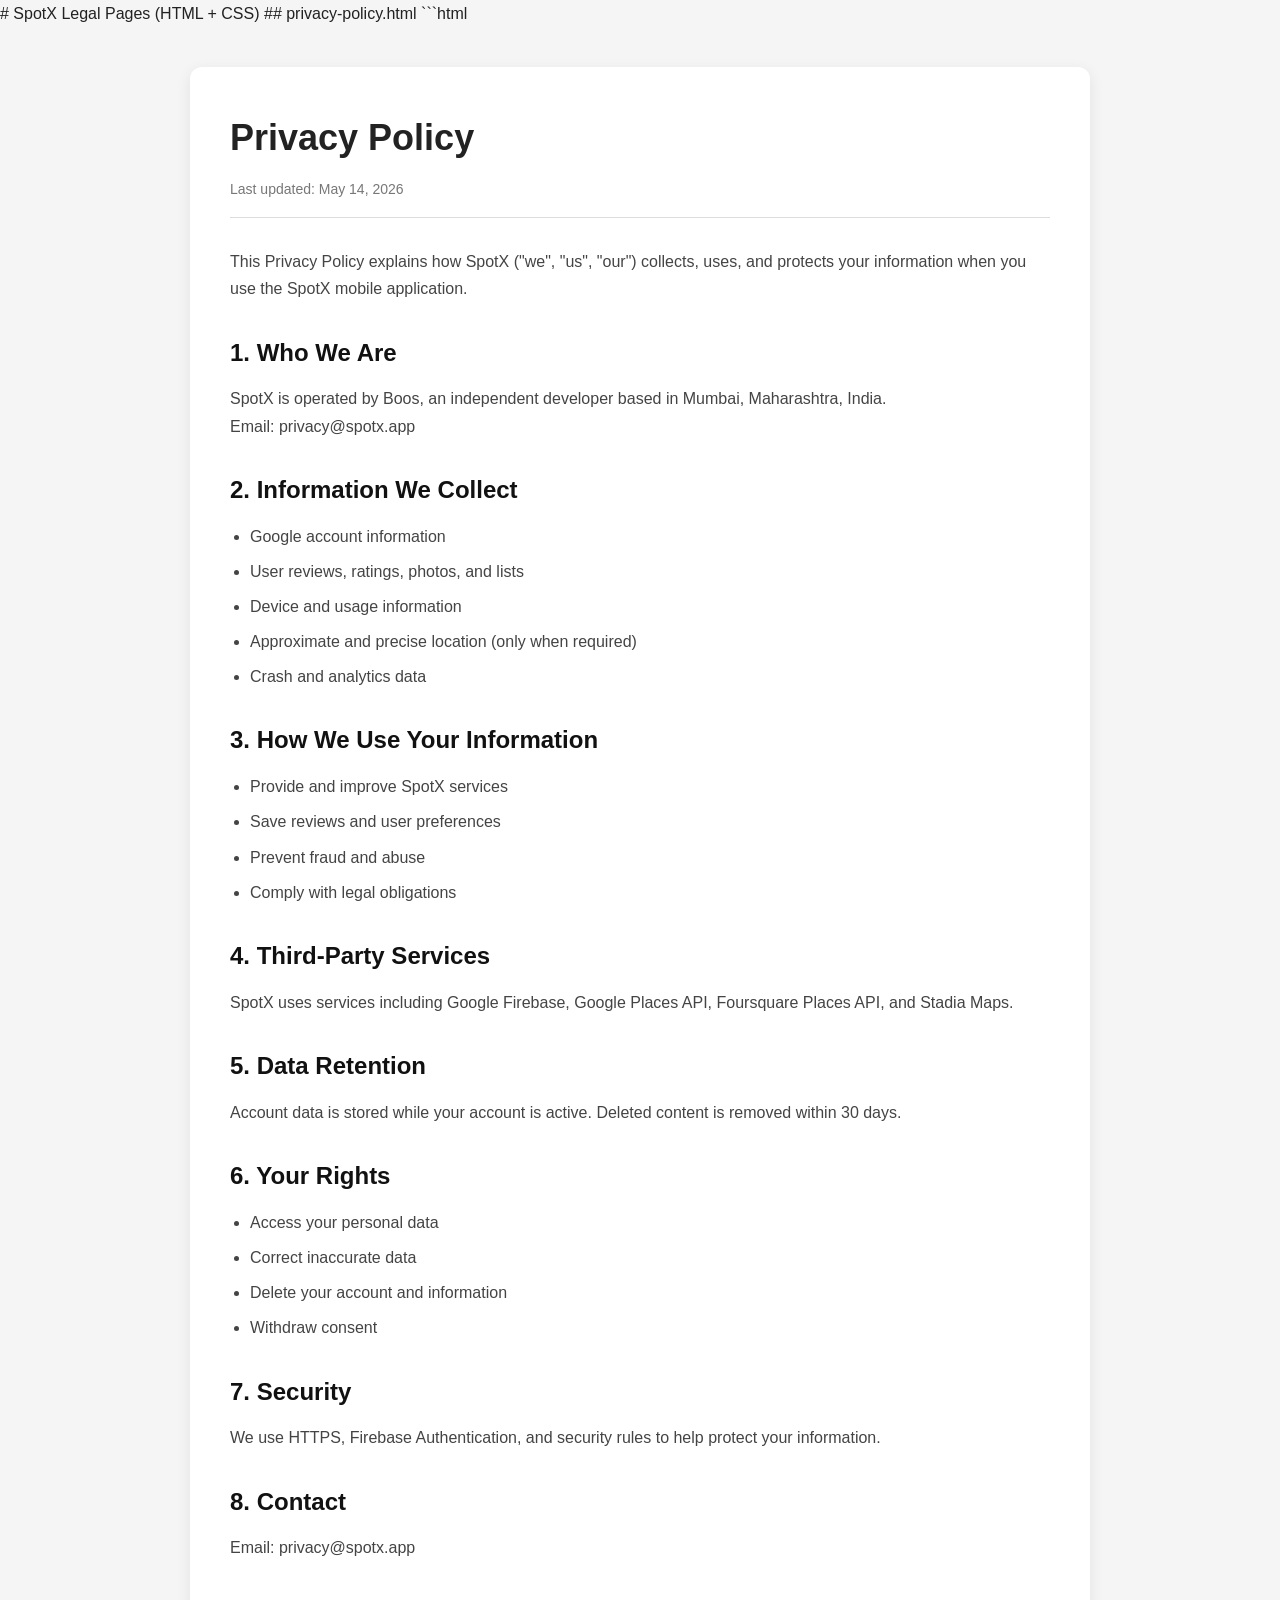
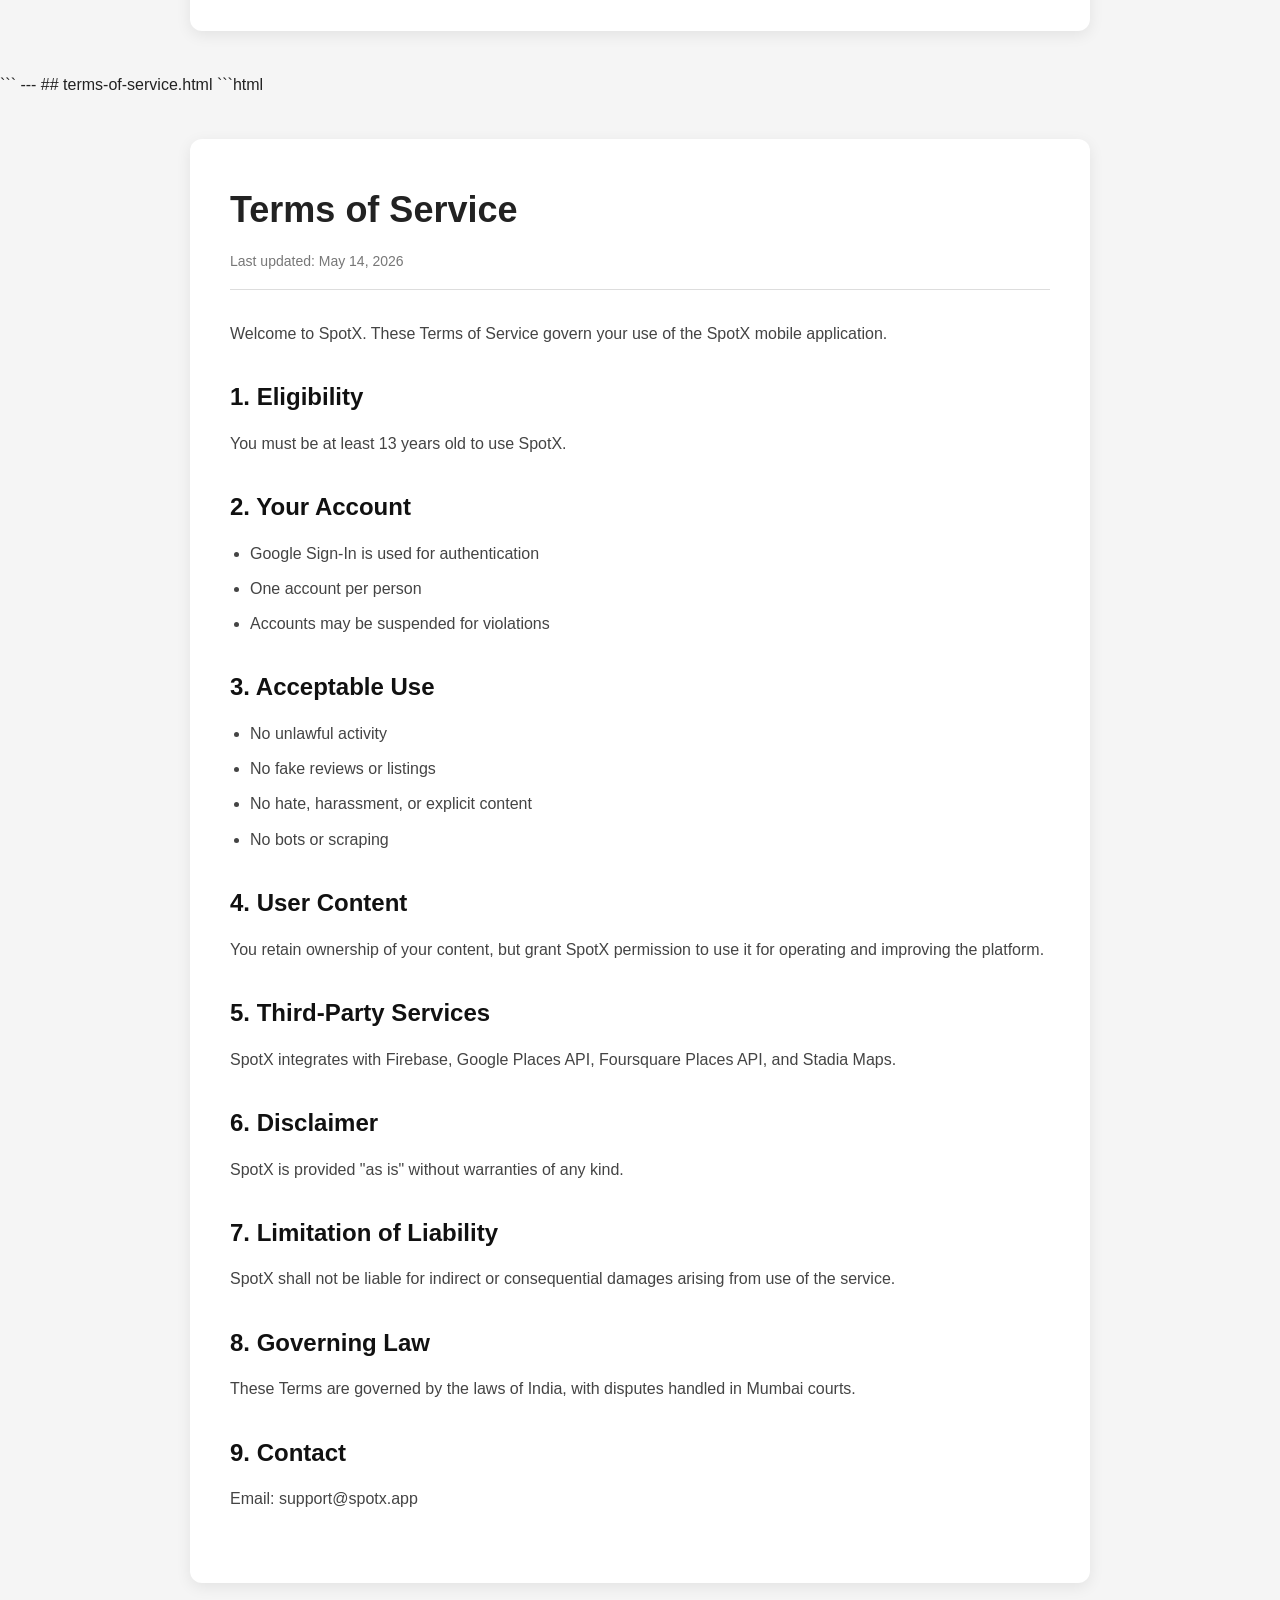
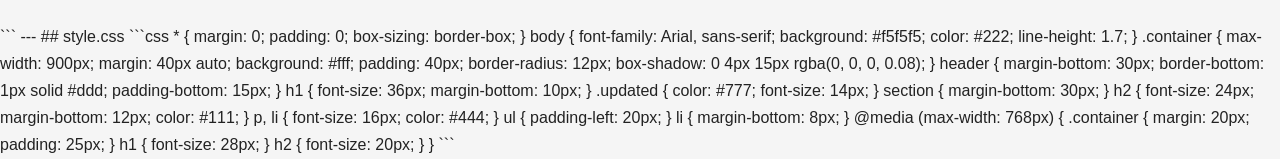
==== index.html @ 5b6cc96d "Update and rename privacy-policy.html to index.html" ====
# SpotX Legal Pages (HTML + CSS)

## privacy-policy.html

```html
<!DOCTYPE html>
<html lang="en">
<head>
  <meta charset="UTF-8" />
  <meta name="viewport" content="width=device-width, initial-scale=1.0" />
  <title>SpotX Privacy Policy</title>
  <link rel="stylesheet" href="style.css" />
</head>
<body>
  <div class="container">
    <header>
      <h1>Privacy Policy</h1>
      <p class="updated">Last updated: May 14, 2026</p>
    </header>

    <section>
      <p>
        This Privacy Policy explains how SpotX ("we", "us", "our") collects,
        uses, and protects your information when you use the SpotX mobile
        application.
      </p>
    </section>

    <section>
      <h2>1. Who We Are</h2>
      <p>
        SpotX is operated by Boos, an independent developer based in Mumbai,
        Maharashtra, India.
      </p>
      <p>Email: privacy@spotx.app</p>
    </section>

    <section>
      <h2>2. Information We Collect</h2>
      <ul>
        <li>Google account information</li>
        <li>User reviews, ratings, photos, and lists</li>
        <li>Device and usage information</li>
        <li>Approximate and precise location (only when required)</li>
        <li>Crash and analytics data</li>
      </ul>
    </section>

    <section>
      <h2>3. How We Use Your Information</h2>
      <ul>
        <li>Provide and improve SpotX services</li>
        <li>Save reviews and user preferences</li>
        <li>Prevent fraud and abuse</li>
        <li>Comply with legal obligations</li>
      </ul>
    </section>

    <section>
      <h2>4. Third-Party Services</h2>
      <p>
        SpotX uses services including Google Firebase, Google Places API,
        Foursquare Places API, and Stadia Maps.
      </p>
    </section>

    <section>
      <h2>5. Data Retention</h2>
      <p>
        Account data is stored while your account is active. Deleted content is
        removed within 30 days.
      </p>
    </section>

    <section>
      <h2>6. Your Rights</h2>
      <ul>
        <li>Access your personal data</li>
        <li>Correct inaccurate data</li>
        <li>Delete your account and information</li>
        <li>Withdraw consent</li>
      </ul>
    </section>

    <section>
      <h2>7. Security</h2>
      <p>
        We use HTTPS, Firebase Authentication, and security rules to help
        protect your information.
      </p>
    </section>

    <section>
      <h2>8. Contact</h2>
      <p>Email: privacy@spotx.app</p>
    </section>
  </div>
</body>
</html>
```

---

## terms-of-service.html

```html
<!DOCTYPE html>
<html lang="en">
<head>
  <meta charset="UTF-8" />
  <meta name="viewport" content="width=device-width, initial-scale=1.0" />
  <title>SpotX Terms of Service</title>
  <link rel="stylesheet" href="style.css" />
</head>
<body>
  <div class="container">
    <header>
      <h1>Terms of Service</h1>
      <p class="updated">Last updated: May 14, 2026</p>
    </header>

    <section>
      <p>
        Welcome to SpotX. These Terms of Service govern your use of the SpotX
        mobile application.
      </p>
    </section>

    <section>
      <h2>1. Eligibility</h2>
      <p>
        You must be at least 13 years old to use SpotX.
      </p>
    </section>

    <section>
      <h2>2. Your Account</h2>
      <ul>
        <li>Google Sign-In is used for authentication</li>
        <li>One account per person</li>
        <li>Accounts may be suspended for violations</li>
      </ul>
    </section>

    <section>
      <h2>3. Acceptable Use</h2>
      <ul>
        <li>No unlawful activity</li>
        <li>No fake reviews or listings</li>
        <li>No hate, harassment, or explicit content</li>
        <li>No bots or scraping</li>
      </ul>
    </section>

    <section>
      <h2>4. User Content</h2>
      <p>
        You retain ownership of your content, but grant SpotX permission to use
        it for operating and improving the platform.
      </p>
    </section>

    <section>
      <h2>5. Third-Party Services</h2>
      <p>
        SpotX integrates with Firebase, Google Places API, Foursquare Places
        API, and Stadia Maps.
      </p>
    </section>

    <section>
      <h2>6. Disclaimer</h2>
      <p>
        SpotX is provided "as is" without warranties of any kind.
      </p>
    </section>

    <section>
      <h2>7. Limitation of Liability</h2>
      <p>
        SpotX shall not be liable for indirect or consequential damages arising
        from use of the service.
      </p>
    </section>

    <section>
      <h2>8. Governing Law</h2>
      <p>
        These Terms are governed by the laws of India, with disputes handled in
        Mumbai courts.
      </p>
    </section>

    <section>
      <h2>9. Contact</h2>
      <p>Email: support@spotx.app</p>
    </section>
  </div>
</body>
</html>
```

---

## style.css

```css
* {
  margin: 0;
  padding: 0;
  box-sizing: border-box;
}

body {
  font-family: Arial, sans-serif;
  background: #f5f5f5;
  color: #222;
  line-height: 1.7;
}

.container {
  max-width: 900px;
  margin: 40px auto;
  background: #fff;
  padding: 40px;
  border-radius: 12px;
  box-shadow: 0 4px 15px rgba(0, 0, 0, 0.08);
}

header {
  margin-bottom: 30px;
  border-bottom: 1px solid #ddd;
  padding-bottom: 15px;
}

h1 {
  font-size: 36px;
  margin-bottom: 10px;
}

.updated {
  color: #777;
  font-size: 14px;
}

section {
  margin-bottom: 30px;
}

h2 {
  font-size: 24px;
  margin-bottom: 12px;
  color: #111;
}

p,
li {
  font-size: 16px;
  color: #444;
}

ul {
  padding-left: 20px;
}

li {
  margin-bottom: 8px;
}

@media (max-width: 768px) {
  .container {
    margin: 20px;
    padding: 25px;
  }

  h1 {
    font-size: 28px;
  }

  h2 {
    font-size: 20px;
  }
}
```
---- style.css ----
* {
  margin: 0;
  padding: 0;
  box-sizing: border-box;
}

body {
  font-family: Arial, sans-serif;
  background: #f5f5f5;
  color: #222;
  line-height: 1.7;
}

.container {
  max-width: 900px;
  margin: 40px auto;
  background: #fff;
  padding: 40px;
  border-radius: 12px;
  box-shadow: 0 4px 15px rgba(0, 0, 0, 0.08);
}

header {
  margin-bottom: 30px;
  border-bottom: 1px solid #ddd;
  padding-bottom: 15px;
}

h1 {
  font-size: 36px;
  margin-bottom: 10px;
}

.updated {
  color: #777;
  font-size: 14px;
}

section {
  margin-bottom: 30px;
}

h2 {
  font-size: 24px;
  margin-bottom: 12px;
  color: #111;
}

p,
li {
  font-size: 16px;
  color: #444;
}

ul {
  padding-left: 20px;
}

li {
  margin-bottom: 8px;
}

@media (max-width: 768px) {
  .container {
    margin: 20px;
    padding: 25px;
  }

  h1 {
    font-size: 28px;
  }

  h2 {
    font-size: 20px;
  }
}
---- style.css ----
* {
  margin: 0;
  padding: 0;
  box-sizing: border-box;
}

body {
  font-family: Arial, sans-serif;
  background: #f5f5f5;
  color: #222;
  line-height: 1.7;
}

.container {
  max-width: 900px;
  margin: 40px auto;
  background: #fff;
  padding: 40px;
  border-radius: 12px;
  box-shadow: 0 4px 15px rgba(0, 0, 0, 0.08);
}

header {
  margin-bottom: 30px;
  border-bottom: 1px solid #ddd;
  padding-bottom: 15px;
}

h1 {
  font-size: 36px;
  margin-bottom: 10px;
}

.updated {
  color: #777;
  font-size: 14px;
}

section {
  margin-bottom: 30px;
}

h2 {
  font-size: 24px;
  margin-bottom: 12px;
  color: #111;
}

p,
li {
  font-size: 16px;
  color: #444;
}

ul {
  padding-left: 20px;
}

li {
  margin-bottom: 8px;
}

@media (max-width: 768px) {
  .container {
    margin: 20px;
    padding: 25px;
  }

  h1 {
    font-size: 28px;
  }

  h2 {
    font-size: 20px;
  }
}
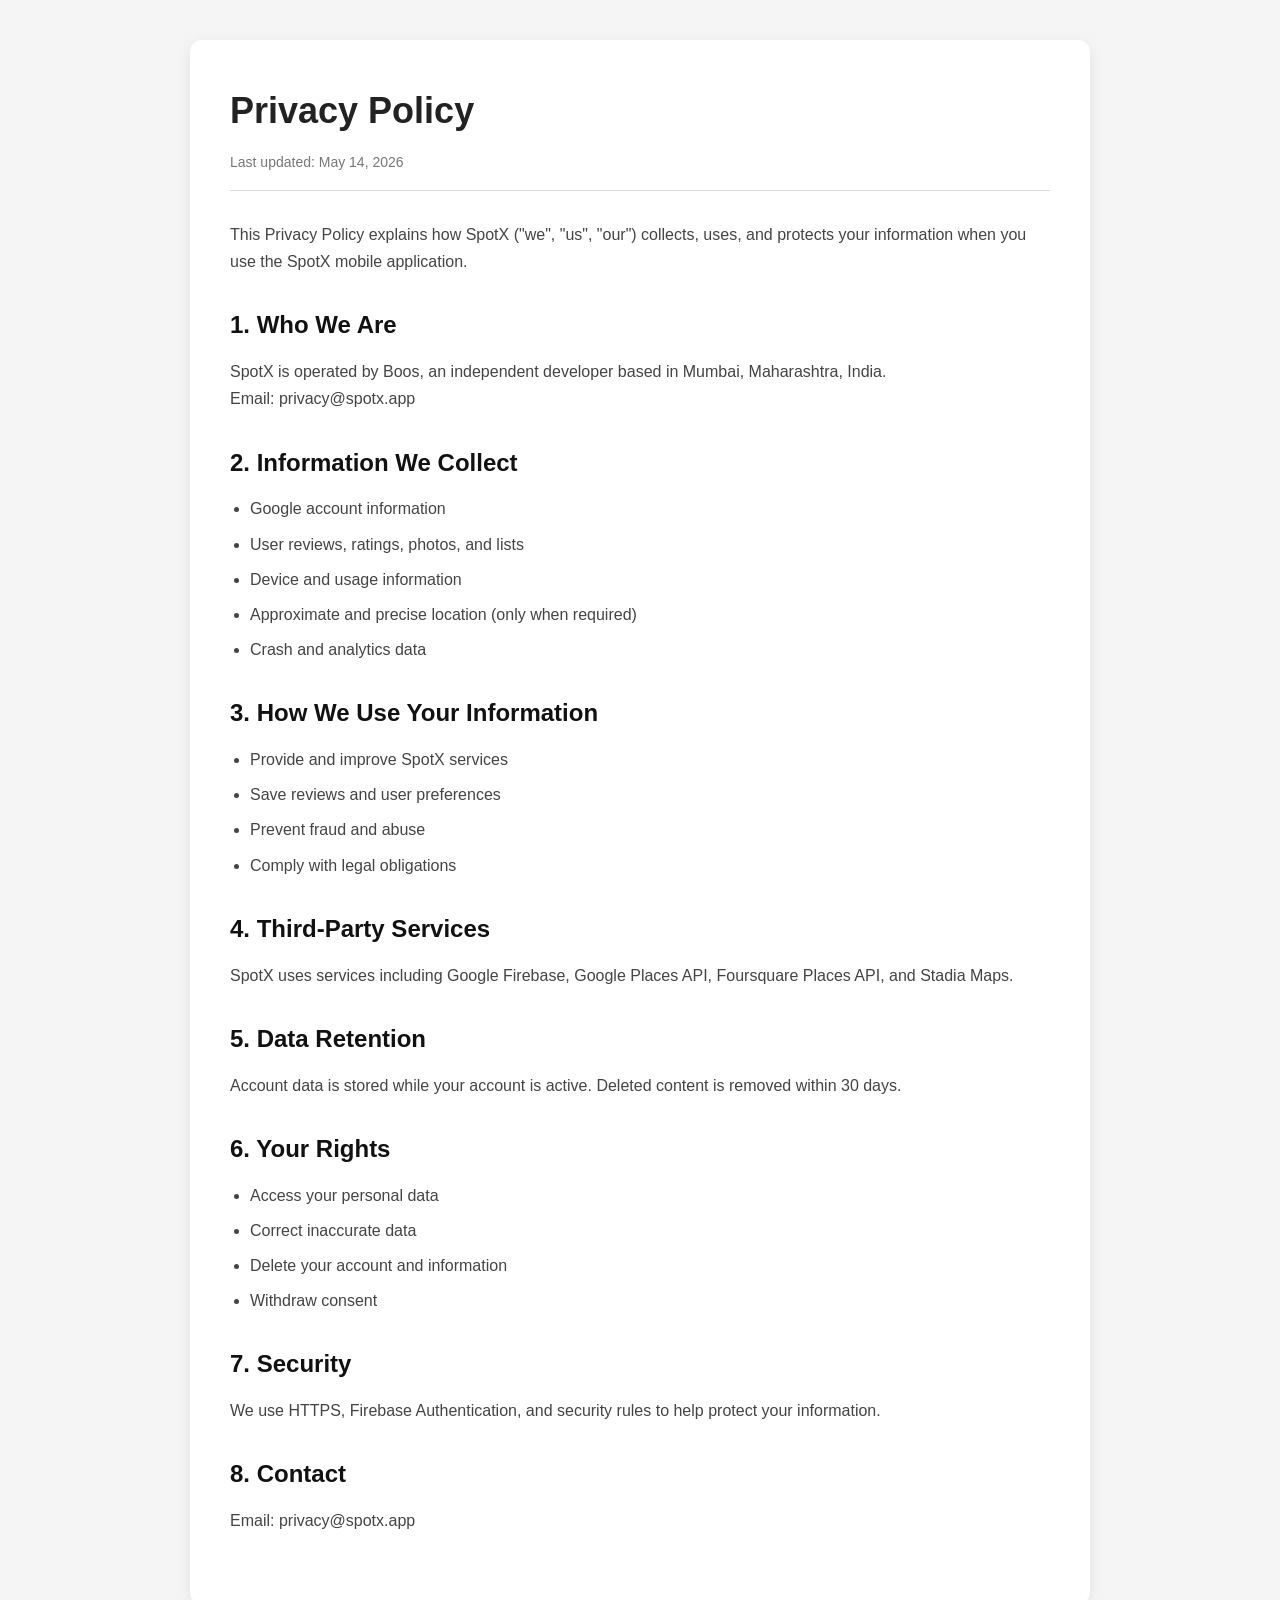
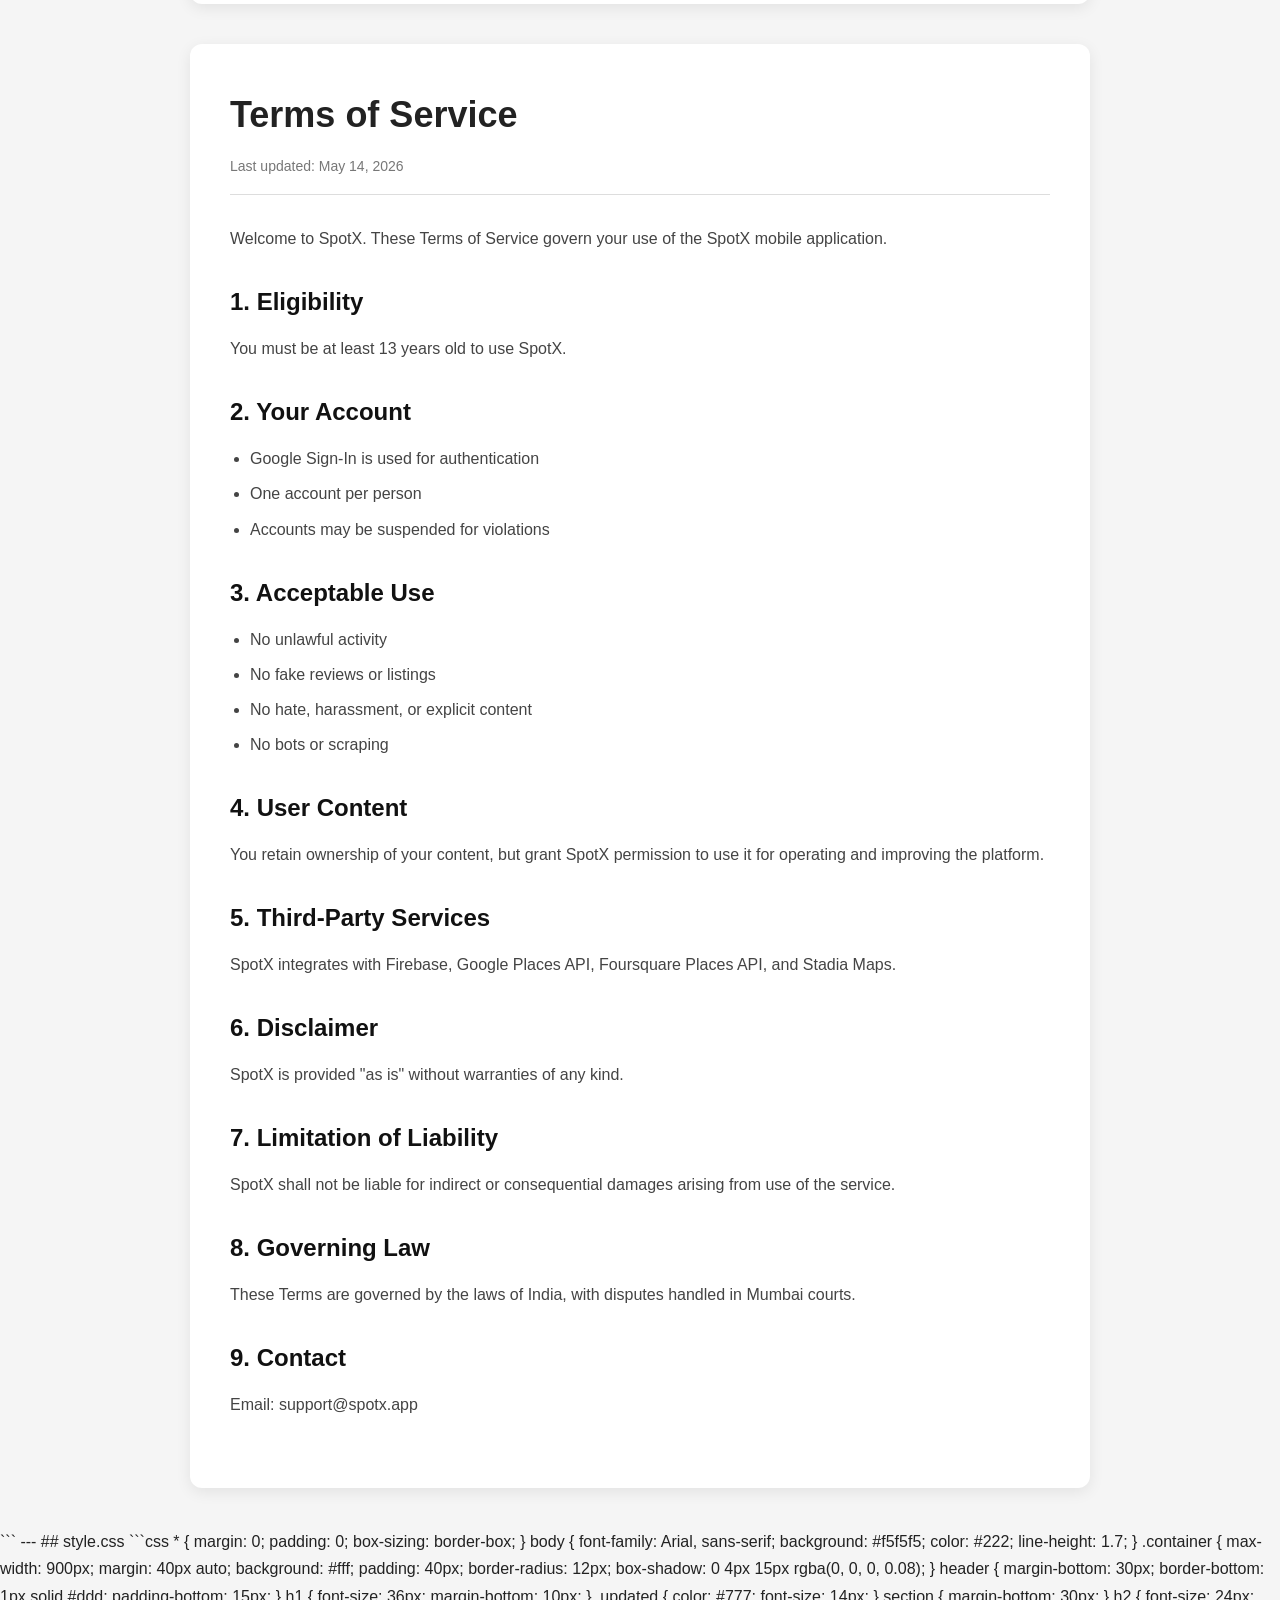
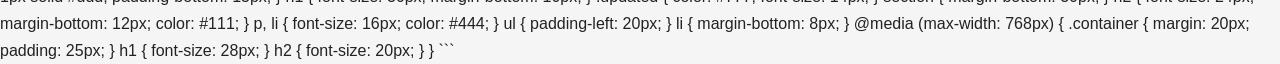
==== commit af741bdb: "Update index.html" ====
--- a/index.html
+++ b/index.html
@@ -1,8 +1,4 @@
-# SpotX Legal Pages (HTML + CSS)
-
-## privacy-policy.html
-
-```html
+<!-- privacy policy -->
 <!DOCTYPE html>
 <html lang="en">
 <head>
@@ -97,13 +93,8 @@
   </div>
 </body>
 </html>
-```
-
----
-
-## terms-of-service.html
-
-```html
+
+<!-- terms and SERvices -->
 <!DOCTYPE html>
 <html lang="en">
 <head>
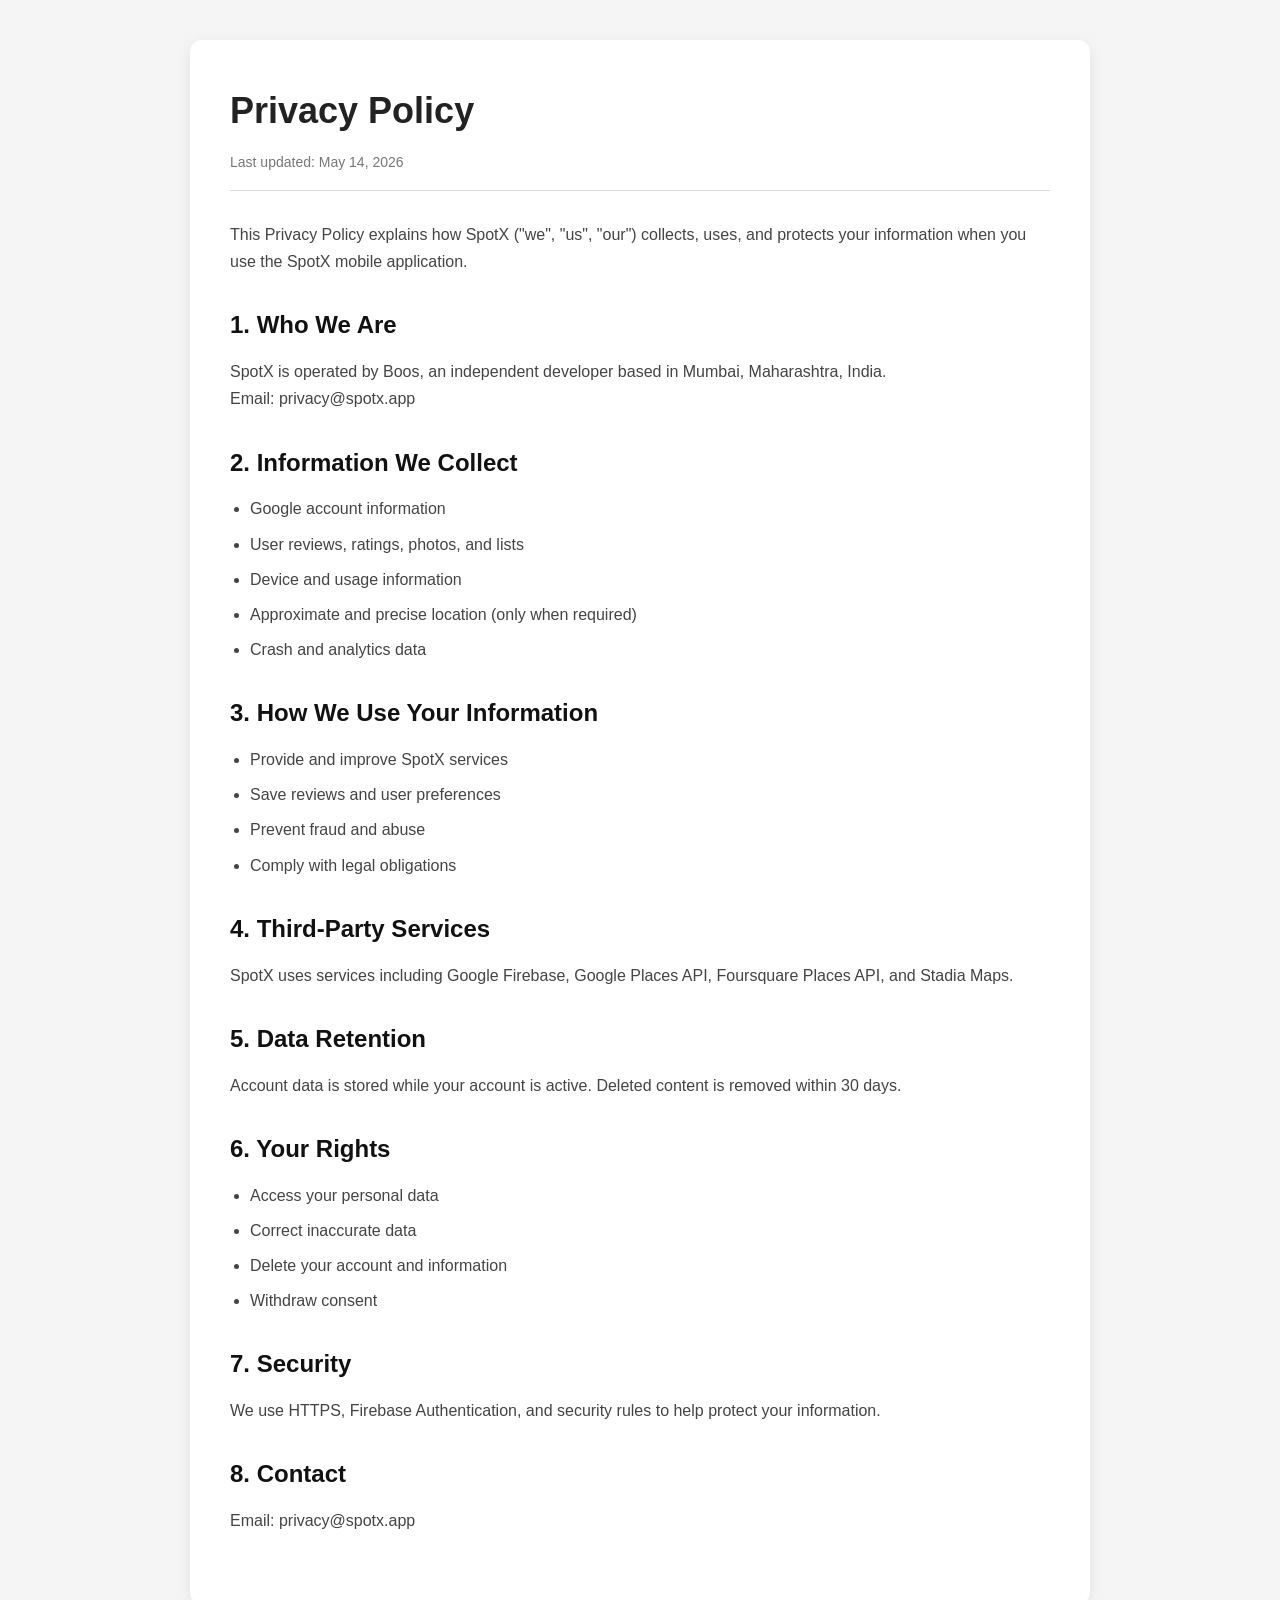
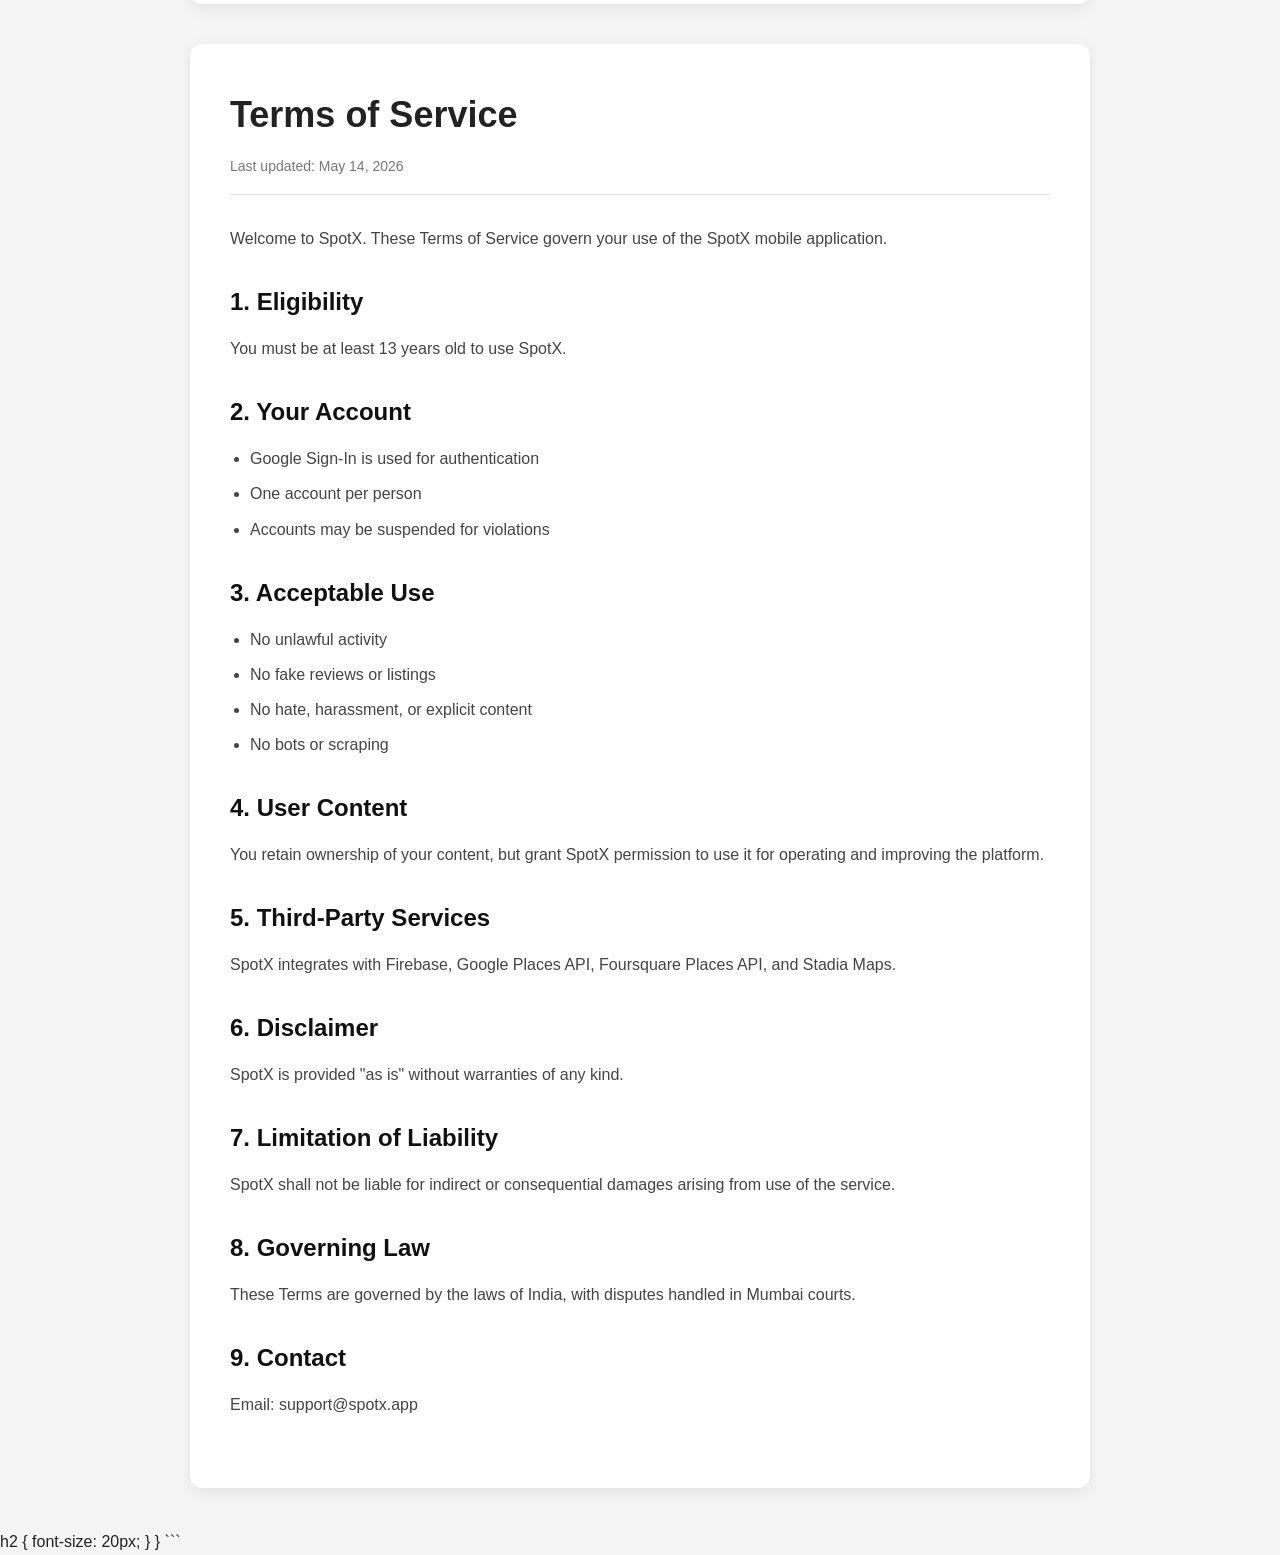
==== commit 2afc0e1e: "Update index.html" ====
--- a/index.html
+++ b/index.html
@@ -189,13 +189,9 @@
   </div>
 </body>
 </html>
-```
-
----
-
-## style.css
-
-```css
+
+
+<style>
 * {
   margin: 0;
   padding: 0;
@@ -267,7 +263,7 @@
   h1 {
     font-size: 28px;
   }
-
+</style>
   h2 {
     font-size: 20px;
   }
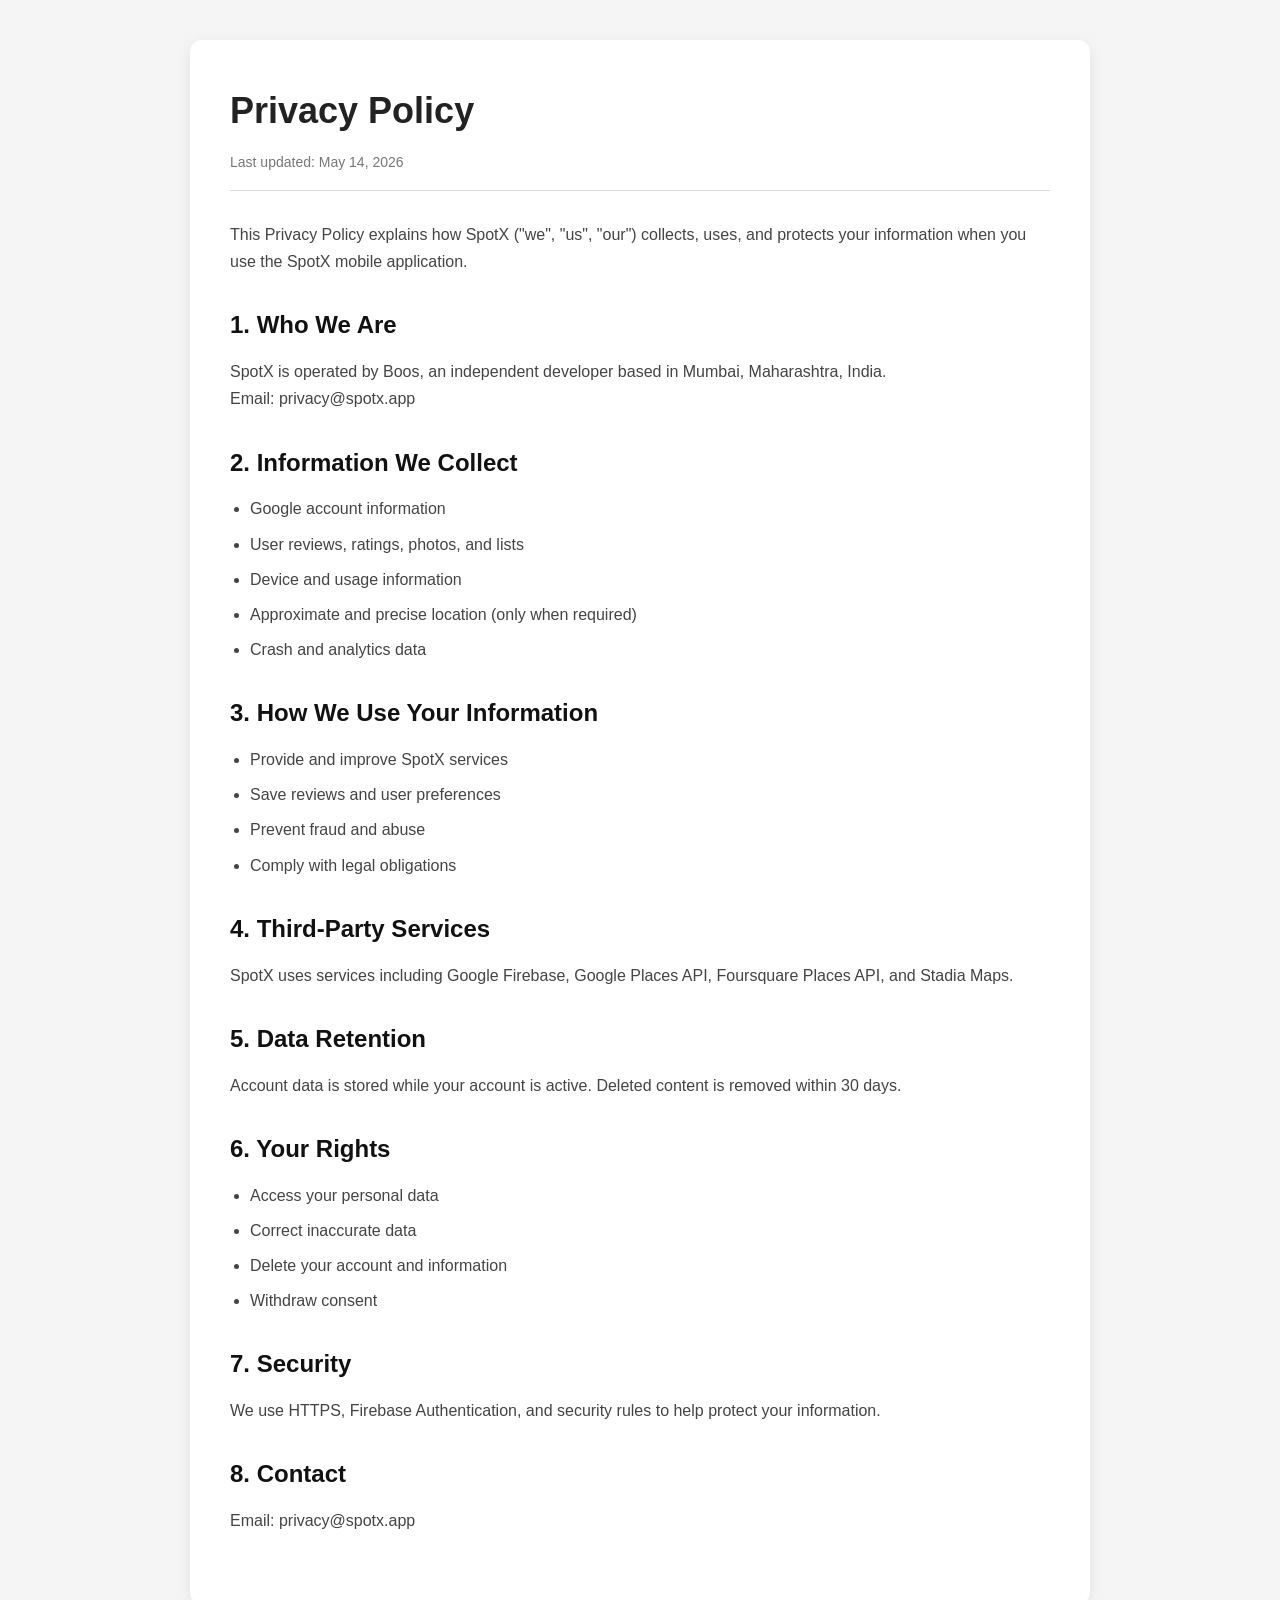
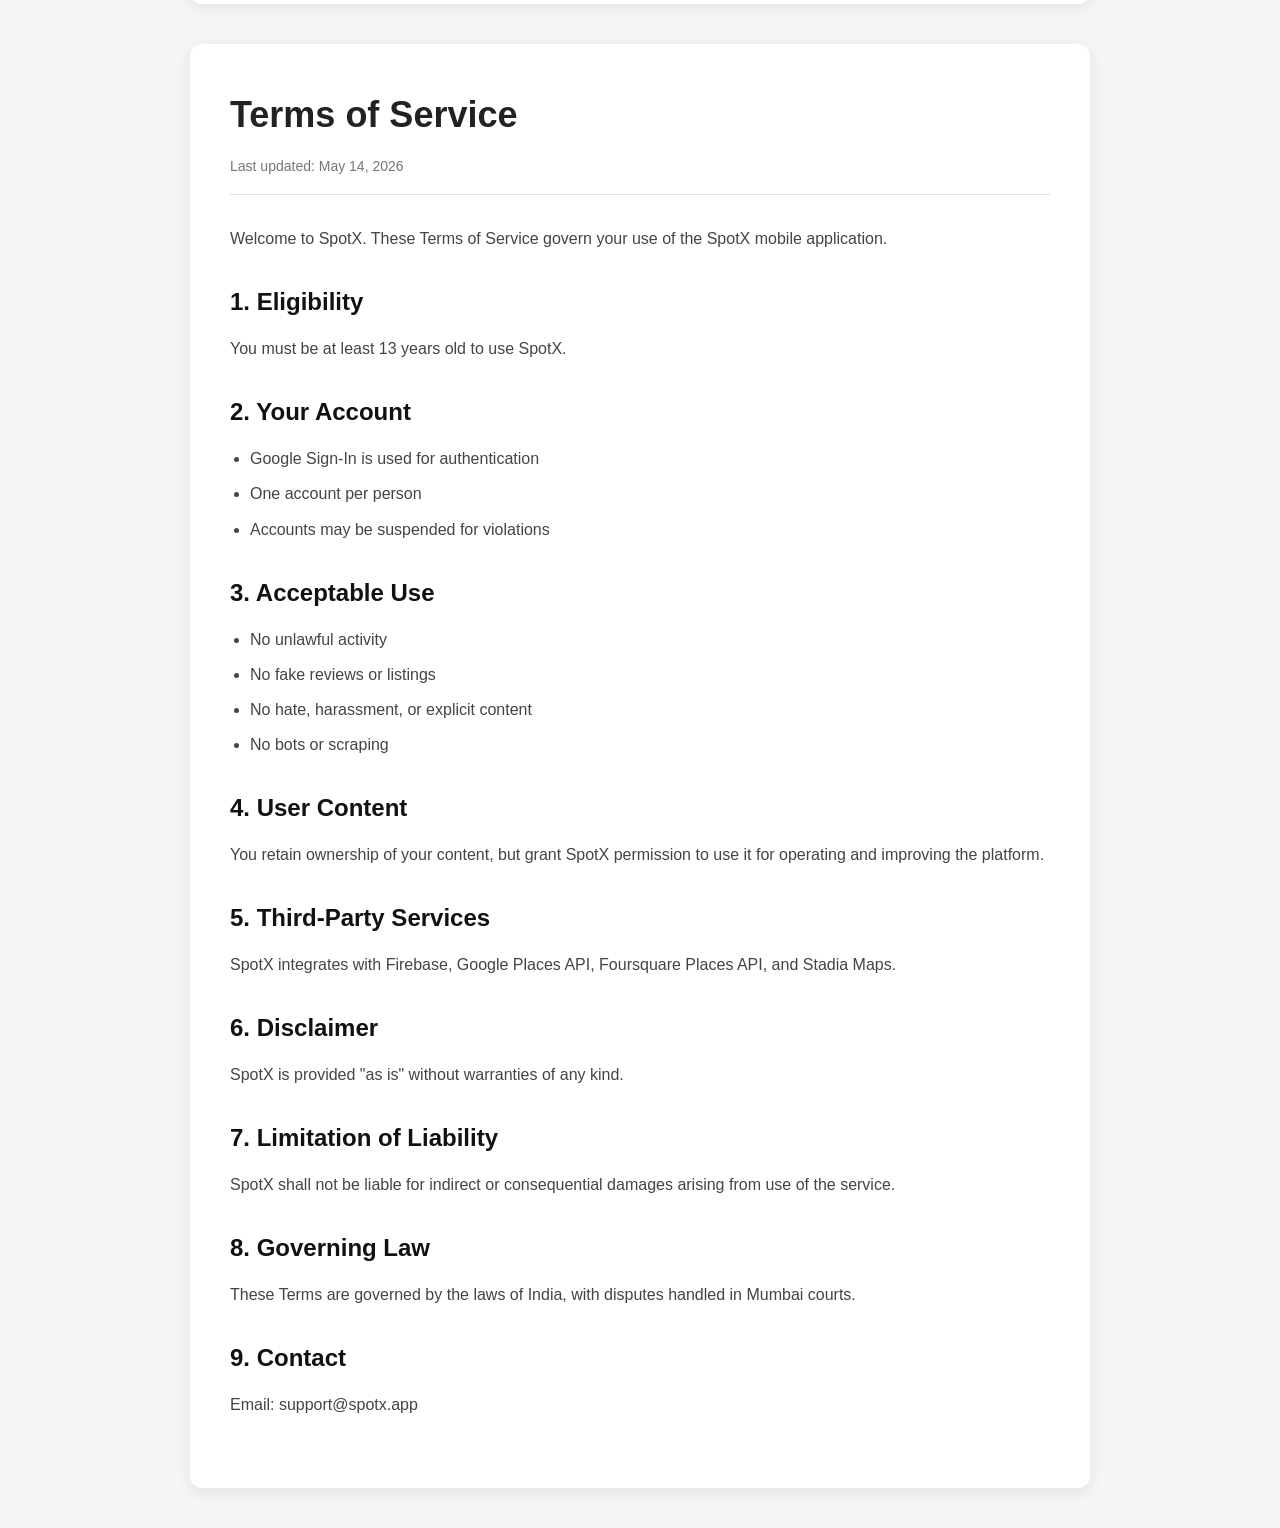
==== commit 0534a6ae: "Fix closing style tag in index.html" ====
--- a/index.html
+++ b/index.html
@@ -263,9 +263,9 @@
   h1 {
     font-size: 28px;
   }
-</style>
+
   h2 {
     font-size: 20px;
   }
 }
-```
+</style>
